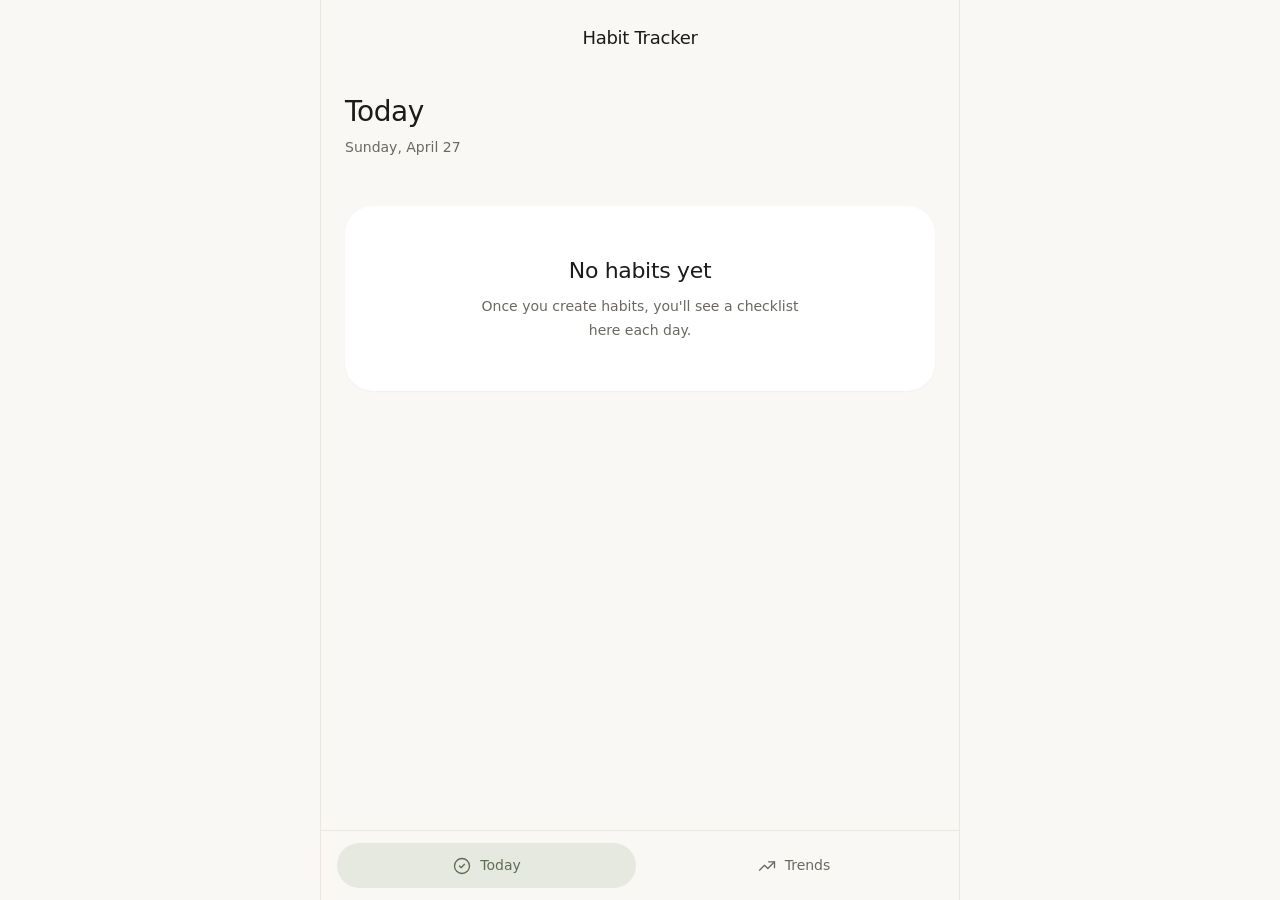
==== index.html @ 19b1fb53 "feat: scaffold today and trends pages Two semantic HTML pages sharing a header, bottom nav, and JS m" ====
<!DOCTYPE html>
<html lang="en">
  <head>
    <meta charset="UTF-8" />
    <meta
      name="viewport"
      content="width=device-width, initial-scale=1, viewport-fit=cover"
    />
    <meta name="theme-color" content="#faf8f5" />
    <meta
      name="description"
      content="A personal habit tracker — log your habits each day and watch trends emerge."
    />
    <title>Today · Habit Tracker</title>
    <link rel="stylesheet" href="css/reset.css" />
    <link rel="stylesheet" href="css/tokens.css" />
    <link rel="stylesheet" href="css/app.css" />
  </head>
  <body>
    <div class="app">
      <header class="app-header">
        <h1 class="app-header__title">Habit Tracker</h1>
      </header>

      <main class="app-main" id="main">
        <section class="page" aria-labelledby="page-title">
          <header>
            <h2 id="page-title" class="page__title">Today</h2>
            <p class="page__subtitle">Sunday, April 27</p>
          </header>

          <section class="empty-state" aria-live="polite">
            <h3 class="empty-state__title">No habits yet</h3>
            <p class="empty-state__body">
              Once you create habits, you'll see a checklist here each day.
            </p>
          </section>
        </section>
      </main>

      <nav class="app-nav" aria-label="Primary">
        <a class="app-nav__item" href="index.html" aria-current="page">
          <svg
            class="app-nav__icon"
            viewBox="0 0 24 24"
            fill="none"
            stroke="currentColor"
            stroke-width="1.6"
            stroke-linecap="round"
            stroke-linejoin="round"
            aria-hidden="true"
          >
            <circle cx="12" cy="12" r="9" />
            <path d="m9 12 2 2 4-4" />
          </svg>
          <span>Today</span>
        </a>
        <a class="app-nav__item" href="trends.html">
          <svg
            class="app-nav__icon"
            viewBox="0 0 24 24"
            fill="none"
            stroke="currentColor"
            stroke-width="1.6"
            stroke-linecap="round"
            stroke-linejoin="round"
            aria-hidden="true"
          >
            <polyline points="3 17 9 11 13 15 21 7" />
            <polyline points="14 7 21 7 21 14" />
          </svg>
          <span>Trends</span>
        </a>
      </nav>
    </div>

    <script type="module" src="js/main.js"></script>
  </body>
</html>
---- css/tokens.css ----
/* ---------------------------------------------------------------
   Design tokens
   Oura-inspired soft neutral palette with sage accent.
   Mobile-first sizing; values intentionally restrained.
   --------------------------------------------------------------- */

:root {
  /* ------------------------------------------------- color: surface */
  --color-bg: #faf8f5;            /* warm off-white page background */
  --color-surface: #ffffff;       /* cards / inputs */
  --color-surface-alt: #f3f0eb;   /* subtle inset / hover */
  --color-overlay: rgba(28, 27, 26, 0.4);

  /* ------------------------------------------------- color: text */
  --color-text: #1c1b1a;          /* deep charcoal */
  --color-text-muted: #6b6862;    /* warm muted grey */
  --color-text-subtle: #a8a39a;   /* labels / placeholders */

  /* ------------------------------------------------- color: border */
  --color-border: #ebe7e0;
  --color-border-strong: #d8d3ca;

  /* ------------------------------------------------- color: accent */
  --color-accent: #7c8b6e;        /* muted sage */
  --color-accent-strong: #5f6c54;
  --color-accent-soft: #e6e9df;
  --color-accent-contrast: #ffffff;

  /* ------------------------------------------------- color: status */
  --color-success: #6f8a6a;
  --color-warning: #b88a4a;
  --color-danger:  #a85b4a;

  /* ------------------------------------------------- spacing */
  --space-1: 4px;
  --space-2: 8px;
  --space-3: 12px;
  --space-4: 16px;
  --space-5: 24px;
  --space-6: 32px;
  --space-7: 48px;

  /* ------------------------------------------------- radius */
  --radius-sm: 8px;
  --radius-md: 12px;
  --radius-lg: 20px;
  --radius-xl: 28px;
  --radius-pill: 9999px;

  /* ------------------------------------------------- typography */
  --font-sans: -apple-system, BlinkMacSystemFont, "SF Pro Text", "Inter",
               "Segoe UI", Roboto, system-ui, sans-serif;
  --font-display: -apple-system, BlinkMacSystemFont, "SF Pro Display", "Inter",
                  "Segoe UI", Roboto, system-ui, sans-serif;
  --font-mono: ui-monospace, "SF Mono", Menlo, Consolas, monospace;

  --text-xs:   12px;
  --text-sm:   14px;
  --text-base: 16px;
  --text-lg:   18px;
  --text-xl:   22px;
  --text-2xl:  28px;
  --text-3xl:  36px;

  --leading-tight:   1.2;
  --leading-base:    1.5;
  --leading-relaxed: 1.7;

  --tracking-tight:  -0.015em;
  --tracking-normal: 0;
  --tracking-wide:   0.04em;

  --weight-regular: 400;
  --weight-medium:  500;
  --weight-semibold: 600;

  /* ------------------------------------------------- elevation */
  --shadow-sm: 0 1px 2px rgba(28, 27, 26, 0.04);
  --shadow-md: 0 4px 16px rgba(28, 27, 26, 0.06);
  --shadow-lg: 0 12px 32px rgba(28, 27, 26, 0.08);

  /* ------------------------------------------------- motion */
  --duration-fast: 120ms;
  --duration-base: 200ms;
  --duration-slow: 320ms;

  --ease-out:    cubic-bezier(0.22, 1, 0.36, 1);
  --ease-in-out: cubic-bezier(0.65, 0, 0.35, 1);
  --ease-spring: cubic-bezier(0.34, 1.56, 0.64, 1);

  /* ------------------------------------------------- layout */
  --layout-max-width: 640px;
  --nav-height: 72px;
}
---- css/app.css ----
/* ---------------------------------------------------------------
   App layout & shared components
   Mobile-first; centers in a column on wider viewports.
   --------------------------------------------------------------- */

html,
body {
  background: var(--color-bg);
}

body {
  font-family: var(--font-sans);
  font-size: var(--text-base);
  line-height: var(--leading-base);
  color: var(--color-text);
  min-height: 100dvh;
}

/* ------------------------------------------------- shell */

.app {
  display: flex;
  flex-direction: column;
  min-height: 100dvh;
  width: 100%;
  max-width: var(--layout-max-width);
  margin-inline: auto;
  background: var(--color-bg);
}

@media (min-width: 768px) {
  .app {
    border-inline: 1px solid var(--color-border);
    min-height: 100dvh;
  }
}

/* ------------------------------------------------- header */

.app-header {
  position: sticky;
  top: 0;
  z-index: 10;
  display: flex;
  align-items: center;
  justify-content: center;
  padding: calc(var(--space-5) + env(safe-area-inset-top))
           var(--space-5)
           var(--space-4);
  background: color-mix(in srgb, var(--color-bg) 92%, transparent);
  -webkit-backdrop-filter: saturate(180%) blur(16px);
  backdrop-filter: saturate(180%) blur(16px);
}

.app-header__title {
  font-family: var(--font-display);
  font-size: var(--text-lg);
  font-weight: var(--weight-medium);
  letter-spacing: var(--tracking-tight);
  color: var(--color-text);
}

/* ------------------------------------------------- main */

.app-main {
  flex: 1 1 auto;
  padding: var(--space-5) var(--space-5) var(--space-7);
}

.page {
  display: flex;
  flex-direction: column;
  gap: var(--space-5);
}

.page__title {
  font-family: var(--font-display);
  font-size: var(--text-2xl);
  font-weight: var(--weight-medium);
  letter-spacing: var(--tracking-tight);
  color: var(--color-text);
}

.page__subtitle {
  font-size: var(--text-sm);
  color: var(--color-text-muted);
  margin-top: var(--space-1);
}

/* ------------------------------------------------- bottom nav */

.app-nav {
  position: sticky;
  bottom: 0;
  z-index: 10;
  display: flex;
  gap: var(--space-2);
  padding: var(--space-3) var(--space-4)
           calc(var(--space-3) + env(safe-area-inset-bottom));
  background: color-mix(in srgb, var(--color-bg) 88%, transparent);
  border-top: 1px solid var(--color-border);
  -webkit-backdrop-filter: saturate(180%) blur(20px);
  backdrop-filter: saturate(180%) blur(20px);
}

.app-nav__item {
  flex: 1;
  display: inline-flex;
  align-items: center;
  justify-content: center;
  gap: var(--space-2);
  padding: var(--space-3) var(--space-4);
  border-radius: var(--radius-pill);
  font-size: var(--text-sm);
  font-weight: var(--weight-medium);
  color: var(--color-text-muted);
  transition: color var(--duration-base) var(--ease-out),
              background-color var(--duration-base) var(--ease-out),
              transform var(--duration-fast) var(--ease-out);
}

.app-nav__item:hover {
  color: var(--color-text);
  background: var(--color-surface-alt);
}

.app-nav__item:active {
  transform: scale(0.98);
}

.app-nav__item[aria-current="page"] {
  color: var(--color-accent-strong);
  background: var(--color-accent-soft);
}

.app-nav__icon {
  width: 20px;
  height: 20px;
  flex-shrink: 0;
}

/* ------------------------------------------------- empty state */

.empty-state {
  display: flex;
  flex-direction: column;
  align-items: center;
  text-align: center;
  padding: var(--space-7) var(--space-5);
  margin-top: var(--space-5);
  background: var(--color-surface);
  border-radius: var(--radius-xl);
  box-shadow: var(--shadow-sm);
}

.empty-state__title {
  font-family: var(--font-display);
  font-size: var(--text-xl);
  font-weight: var(--weight-medium);
  letter-spacing: var(--tracking-tight);
  color: var(--color-text);
  margin-bottom: var(--space-2);
}

.empty-state__body {
  font-size: var(--text-sm);
  line-height: var(--leading-relaxed);
  color: var(--color-text-muted);
  max-width: 36ch;
}
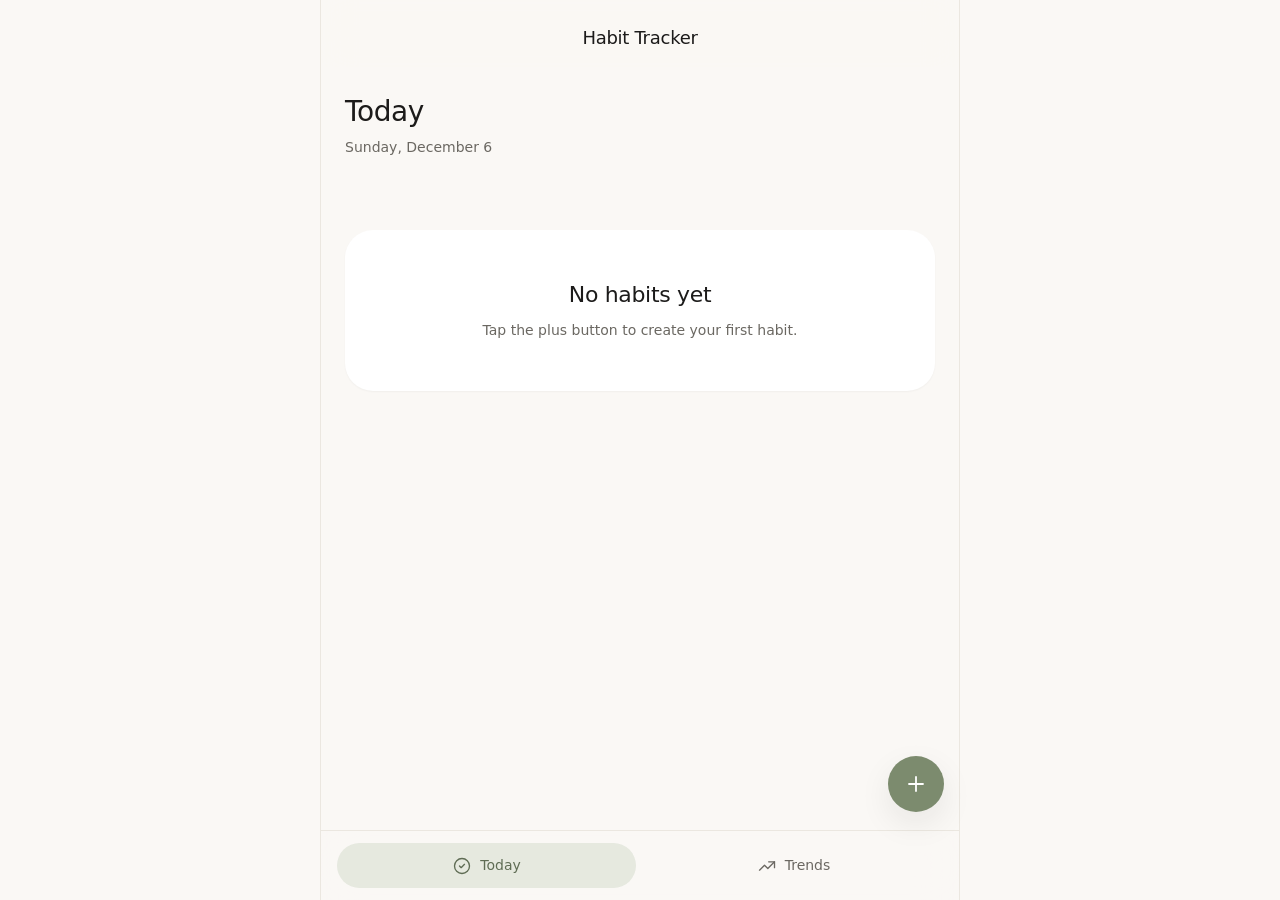
==== commit 2f41610b: "feat: add habit creation flow and list rendering Today screen now shows a list of habits with a floa" ====
--- a/index.html
+++ b/index.html
@@ -16,7 +16,7 @@
     <link rel="stylesheet" href="css/tokens.css" />
     <link rel="stylesheet" href="css/app.css" />
   </head>
-  <body>
+  <body data-page="today">
     <div class="app">
       <header class="app-header">
         <h1 class="app-header__title">Habit Tracker</h1>
@@ -26,17 +26,32 @@
         <section class="page" aria-labelledby="page-title">
           <header>
             <h2 id="page-title" class="page__title">Today</h2>
-            <p class="page__subtitle">Sunday, April 27</p>
+            <p class="page__subtitle" data-today-date>Today</p>
           </header>
 
-          <section class="empty-state" aria-live="polite">
+          <ul class="habit-list" id="habit-list" hidden></ul>
+
+          <section class="empty-state" id="today-empty" aria-live="polite">
             <h3 class="empty-state__title">No habits yet</h3>
             <p class="empty-state__body">
-              Once you create habits, you'll see a checklist here each day.
+              Tap the plus button to create your first habit.
             </p>
           </section>
         </section>
       </main>
+
+      <button id="add-habit-fab" class="fab" type="button" aria-label="Add habit">
+        <svg
+          viewBox="0 0 24 24"
+          fill="none"
+          stroke="currentColor"
+          stroke-width="1.8"
+          stroke-linecap="round"
+          aria-hidden="true"
+        >
+          <path d="M12 5v14M5 12h14" />
+        </svg>
+      </button>
 
       <nav class="app-nav" aria-label="Primary">
         <a class="app-nav__item" href="index.html" aria-current="page">
@@ -74,6 +89,232 @@
       </nav>
     </div>
 
+    <div
+      id="habit-sheet"
+      class="sheet"
+      role="dialog"
+      aria-modal="true"
+      aria-labelledby="sheet-title"
+      hidden
+    >
+      <div class="sheet__backdrop" data-close></div>
+      <section class="sheet__panel">
+        <header class="sheet__header">
+          <h2 id="sheet-title" class="sheet__title">New habit</h2>
+          <button
+            type="button"
+            class="sheet__close"
+            data-close
+            aria-label="Close"
+          >
+            <svg
+              viewBox="0 0 24 24"
+              fill="none"
+              stroke="currentColor"
+              stroke-width="1.8"
+              stroke-linecap="round"
+              aria-hidden="true"
+            >
+              <path d="M6 6l12 12M18 6l-12 12" />
+            </svg>
+          </button>
+        </header>
+
+        <form class="sheet__body" novalidate>
+          <div class="field">
+            <label class="field__label" for="habit-name">Name</label>
+            <input
+              class="field__input"
+              type="text"
+              id="habit-name"
+              name="name"
+              placeholder="e.g., Read 10 pages"
+              maxlength="60"
+              autocomplete="off"
+              required
+            />
+          </div>
+
+          <fieldset class="field">
+            <legend class="field__label">How do you measure it?</legend>
+            <div class="picker picker--grid" data-picker="type">
+              <button type="button" class="picker__option" data-value="toggle" aria-pressed="false">
+                <span class="picker__icon">
+                  <svg viewBox="0 0 24 24" fill="none" stroke="currentColor" stroke-width="1.8" stroke-linecap="round" stroke-linejoin="round" aria-hidden="true">
+                    <circle cx="12" cy="12" r="9" />
+                    <path d="m9 12 2 2 4-4" />
+                  </svg>
+                </span>
+                <span class="picker__label">Yes / No</span>
+                <span class="picker__sublabel">Did you do it today?</span>
+              </button>
+              <button type="button" class="picker__option" data-value="number" aria-pressed="false">
+                <span class="picker__icon">
+                  <svg viewBox="0 0 24 24" fill="none" stroke="currentColor" stroke-width="1.8" stroke-linecap="round" stroke-linejoin="round" aria-hidden="true">
+                    <path d="M9 4 7 20M17 4l-2 16M4 9h16M3 15h16" />
+                  </svg>
+                </span>
+                <span class="picker__label">Number</span>
+                <span class="picker__sublabel">Pages, km, € …</span>
+              </button>
+              <button type="button" class="picker__option" data-value="text" aria-pressed="false">
+                <span class="picker__icon">
+                  <svg viewBox="0 0 24 24" fill="none" stroke="currentColor" stroke-width="1.8" stroke-linecap="round" stroke-linejoin="round" aria-hidden="true">
+                    <path d="M5 6h14M5 12h14M5 18h9" />
+                  </svg>
+                </span>
+                <span class="picker__label">Note</span>
+                <span class="picker__sublabel">Free-text journal</span>
+              </button>
+              <button type="button" class="picker__option" data-value="scale" aria-pressed="false">
+                <span class="picker__icon">
+                  <svg viewBox="0 0 24 24" fill="none" stroke="currentColor" stroke-width="1.8" stroke-linecap="round" stroke-linejoin="round" aria-hidden="true">
+                    <path d="M3 12h18" />
+                    <circle cx="14" cy="12" r="3" />
+                  </svg>
+                </span>
+                <span class="picker__label">Scale</span>
+                <span class="picker__sublabel">Slider, e.g., 1–10</span>
+              </button>
+              <button type="button" class="picker__option" data-value="choices" aria-pressed="false">
+                <span class="picker__icon">
+                  <svg viewBox="0 0 24 24" fill="none" stroke="currentColor" stroke-width="1.8" stroke-linecap="round" stroke-linejoin="round" aria-hidden="true">
+                    <circle cx="6" cy="7" r="1.5" />
+                    <circle cx="6" cy="12" r="1.5" />
+                    <circle cx="6" cy="17" r="1.5" />
+                    <path d="M11 7h9M11 12h9M11 17h6" />
+                  </svg>
+                </span>
+                <span class="picker__label">Options</span>
+                <span class="picker__sublabel">Good, okay, bad …</span>
+              </button>
+              <button type="button" class="picker__option" data-value="emoji" aria-pressed="false">
+                <span class="picker__icon">
+                  <svg viewBox="0 0 24 24" fill="none" stroke="currentColor" stroke-width="1.8" stroke-linecap="round" stroke-linejoin="round" aria-hidden="true">
+                    <circle cx="12" cy="12" r="9" />
+                    <path d="M9 14c1 1.2 5 1.2 6 0" />
+                    <path d="M9 9.5h.01M15 9.5h.01" />
+                  </svg>
+                </span>
+                <span class="picker__label">Mood</span>
+                <span class="picker__sublabel">Happy / neutral / sad</span>
+              </button>
+            </div>
+          </fieldset>
+
+          <div class="field field__group" data-type-field="number" hidden>
+            <div>
+              <label class="field__label" for="habit-unit">Unit (optional)</label>
+              <input
+                class="field__input"
+                type="text"
+                id="habit-unit"
+                name="unit"
+                placeholder="e.g., pages, km, €"
+                maxlength="20"
+                autocomplete="off"
+              />
+            </div>
+            <div>
+              <label class="field__label" for="habit-target">Daily target (optional)</label>
+              <input
+                class="field__input"
+                type="number"
+                id="habit-target"
+                name="target"
+                placeholder="e.g., 10"
+                min="0"
+                step="any"
+              />
+            </div>
+          </div>
+
+          <div class="field" data-type-field="scale" hidden>
+            <label class="field__label">Scale range</label>
+            <div class="scale-input">
+              <input class="field__input" type="number" name="scale-min" value="1" min="0" aria-label="Minimum" />
+              <span class="scale-input__sep">to</span>
+              <input class="field__input" type="number" name="scale-max" value="10" min="1" aria-label="Maximum" />
+            </div>
+          </div>
+
+          <div class="field" data-type-field="choices" hidden>
+            <label class="field__label">Options (at least 2)</label>
+            <div class="options-input" data-options-list></div>
+            <button type="button" class="btn btn--ghost btn--small" data-add-option>+ Add option</button>
+          </div>
+
+          <fieldset class="field">
+            <legend class="field__label">How often?</legend>
+            <div class="picker picker--list" data-picker="schedule">
+              <button type="button" class="picker__option picker__option--list" data-value="daily" aria-pressed="false">
+                <span class="picker__label">Every day</span>
+                <span class="picker__sublabel">Read, meditate, etc.</span>
+              </button>
+              <button type="button" class="picker__option picker__option--list" data-value="weekdays" aria-pressed="false">
+                <span class="picker__label">Specific days of the week</span>
+                <span class="picker__sublabel">Yoga Mon / Wed / Fri</span>
+              </button>
+              <button type="button" class="picker__option picker__option--list" data-value="weekly" aria-pressed="false">
+                <span class="picker__label">A few times a week</span>
+                <span class="picker__sublabel">Exercise 4× per week</span>
+              </button>
+              <button type="button" class="picker__option picker__option--list" data-value="monthly" aria-pressed="false">
+                <span class="picker__label">A few times a month</span>
+                <span class="picker__sublabel">Save €500 this month</span>
+              </button>
+            </div>
+          </fieldset>
+
+          <div class="field" data-schedule-field="weekdays" hidden>
+            <label class="field__label">Which days?</label>
+            <div class="day-picker" data-day-picker>
+              <button type="button" class="day-picker__day" data-day="1" aria-pressed="false" aria-label="Monday">M</button>
+              <button type="button" class="day-picker__day" data-day="2" aria-pressed="false" aria-label="Tuesday">T</button>
+              <button type="button" class="day-picker__day" data-day="3" aria-pressed="false" aria-label="Wednesday">W</button>
+              <button type="button" class="day-picker__day" data-day="4" aria-pressed="false" aria-label="Thursday">T</button>
+              <button type="button" class="day-picker__day" data-day="5" aria-pressed="false" aria-label="Friday">F</button>
+              <button type="button" class="day-picker__day" data-day="6" aria-pressed="false" aria-label="Saturday">S</button>
+              <button type="button" class="day-picker__day" data-day="7" aria-pressed="false" aria-label="Sunday">S</button>
+            </div>
+          </div>
+
+          <div class="field" data-schedule-field="weekly" hidden>
+            <label class="field__label" for="weekly-count">Times per week</label>
+            <input
+              class="field__input"
+              type="number"
+              id="weekly-count"
+              name="weekly-count"
+              min="1"
+              max="7"
+              placeholder="e.g., 4"
+            />
+          </div>
+
+          <div class="field" data-schedule-field="monthly" hidden>
+            <label class="field__label" for="monthly-count">Times per month</label>
+            <input
+              class="field__input"
+              type="number"
+              id="monthly-count"
+              name="monthly-count"
+              min="1"
+              max="31"
+              placeholder="e.g., 4"
+            />
+          </div>
+
+          <p class="form-error" role="alert" hidden></p>
+
+          <footer class="sheet__footer">
+            <button type="button" class="btn btn--ghost" data-close>Cancel</button>
+            <button type="submit" class="btn btn--primary">Save habit</button>
+          </footer>
+        </form>
+      </section>
+    </div>
+
     <script type="module" src="js/main.js"></script>
   </body>
 </html>
--- a/css/app.css
+++ b/css/app.css
@@ -168,3 +168,459 @@
   color: var(--color-text-muted);
   max-width: 36ch;
 }
+
+/* ------------------------------------------------- buttons */
+
+.btn {
+  display: inline-flex;
+  align-items: center;
+  justify-content: center;
+  gap: var(--space-2);
+  padding: var(--space-3) var(--space-5);
+  border-radius: var(--radius-pill);
+  font-family: inherit;
+  font-size: var(--text-base);
+  font-weight: var(--weight-medium);
+  letter-spacing: -0.005em;
+  cursor: pointer;
+  transition: background-color var(--duration-base) var(--ease-out),
+              color var(--duration-base) var(--ease-out),
+              transform var(--duration-fast) var(--ease-out);
+}
+
+.btn:active {
+  transform: scale(0.98);
+}
+
+.btn--primary {
+  background: var(--color-accent);
+  color: var(--color-accent-contrast);
+}
+
+.btn--primary:hover {
+  background: var(--color-accent-strong);
+}
+
+.btn--ghost {
+  background: transparent;
+  color: var(--color-text-muted);
+}
+
+.btn--ghost:hover {
+  background: var(--color-surface-alt);
+  color: var(--color-text);
+}
+
+.btn--small {
+  padding: var(--space-2) var(--space-4);
+  font-size: var(--text-sm);
+}
+
+/* ------------------------------------------------- habit list & cards */
+
+.habit-list {
+  display: flex;
+  flex-direction: column;
+  gap: var(--space-3);
+}
+
+.habit-card {
+  padding: var(--space-5);
+  background: var(--color-surface);
+  border-radius: var(--radius-lg);
+  box-shadow: var(--shadow-sm);
+}
+
+.habit-card__name {
+  font-family: var(--font-display);
+  font-size: var(--text-lg);
+  font-weight: var(--weight-medium);
+  letter-spacing: var(--tracking-tight);
+  color: var(--color-text);
+}
+
+.habit-card__meta {
+  margin-top: var(--space-1);
+  font-size: var(--text-sm);
+  color: var(--color-text-muted);
+}
+
+/* ------------------------------------------------- floating action button */
+
+.fab {
+  position: fixed;
+  bottom: calc(var(--nav-height) + var(--space-4) + env(safe-area-inset-bottom));
+  right: max(var(--space-4), calc((100vw - var(--layout-max-width)) / 2 + var(--space-4)));
+  z-index: 20;
+  display: inline-flex;
+  align-items: center;
+  justify-content: center;
+  width: 56px;
+  height: 56px;
+  border-radius: var(--radius-pill);
+  background: var(--color-accent);
+  color: var(--color-accent-contrast);
+  box-shadow: var(--shadow-lg);
+  transition: background-color var(--duration-base) var(--ease-out),
+              transform var(--duration-fast) var(--ease-out),
+              opacity var(--duration-base) var(--ease-out);
+}
+
+.fab:hover {
+  background: var(--color-accent-strong);
+}
+
+.fab:active {
+  transform: scale(0.95);
+}
+
+.fab svg {
+  width: 24px;
+  height: 24px;
+}
+
+body.is-sheet-open .fab {
+  opacity: 0;
+  pointer-events: none;
+}
+
+/* ------------------------------------------------- sheet (modal) */
+
+.sheet {
+  position: fixed;
+  inset: 0;
+  z-index: 50;
+  display: flex;
+  align-items: flex-end;
+  justify-content: center;
+  pointer-events: none;
+}
+
+.sheet[hidden] {
+  display: none;
+}
+
+.sheet__backdrop {
+  position: absolute;
+  inset: 0;
+  background: var(--color-overlay);
+  pointer-events: auto;
+  animation: sheet-fade-in var(--duration-base) var(--ease-out) forwards;
+}
+
+.sheet__panel {
+  position: relative;
+  width: 100%;
+  max-width: var(--layout-max-width);
+  max-height: 92dvh;
+  overflow-y: auto;
+  background: var(--color-bg);
+  border-top-left-radius: var(--radius-xl);
+  border-top-right-radius: var(--radius-xl);
+  pointer-events: auto;
+  box-shadow: var(--shadow-lg);
+  transform: translateY(100%);
+  animation: sheet-slide-up var(--duration-slow) var(--ease-spring) forwards;
+}
+
+.sheet__header {
+  position: sticky;
+  top: 0;
+  z-index: 1;
+  display: flex;
+  align-items: center;
+  justify-content: space-between;
+  gap: var(--space-3);
+  padding: var(--space-5) var(--space-5) var(--space-4);
+  background: var(--color-bg);
+}
+
+.sheet__title {
+  font-family: var(--font-display);
+  font-size: var(--text-xl);
+  font-weight: var(--weight-medium);
+  letter-spacing: var(--tracking-tight);
+  color: var(--color-text);
+}
+
+.sheet__close {
+  display: inline-flex;
+  align-items: center;
+  justify-content: center;
+  width: 36px;
+  height: 36px;
+  border-radius: var(--radius-pill);
+  color: var(--color-text-muted);
+  transition: background-color var(--duration-base) var(--ease-out),
+              color var(--duration-base) var(--ease-out);
+}
+
+.sheet__close:hover {
+  background: var(--color-surface-alt);
+  color: var(--color-text);
+}
+
+.sheet__close svg {
+  width: 20px;
+  height: 20px;
+}
+
+.sheet__body {
+  display: flex;
+  flex-direction: column;
+  gap: var(--space-5);
+  padding: 0 var(--space-5) var(--space-6);
+}
+
+.sheet__footer {
+  display: flex;
+  gap: var(--space-3);
+  padding-top: var(--space-3);
+  border-top: 1px solid var(--color-border);
+}
+
+.sheet__footer .btn {
+  flex: 1;
+}
+
+@keyframes sheet-fade-in {
+  from { opacity: 0; }
+  to   { opacity: 1; }
+}
+
+@keyframes sheet-slide-up {
+  to { transform: translateY(0); }
+}
+
+/* ------------------------------------------------- form fields */
+
+.field {
+  display: flex;
+  flex-direction: column;
+  gap: var(--space-2);
+  border: none;
+  padding: 0;
+  margin: 0;
+}
+
+.field__label {
+  font-size: var(--text-sm);
+  font-weight: var(--weight-medium);
+  color: var(--color-text);
+  letter-spacing: var(--tracking-tight);
+}
+
+.field__input {
+  width: 100%;
+  padding: var(--space-3) var(--space-4);
+  font-family: inherit;
+  font-size: var(--text-base);
+  color: var(--color-text);
+  background: var(--color-surface);
+  border: 1px solid var(--color-border);
+  border-radius: var(--radius-md);
+  transition: border-color var(--duration-base) var(--ease-out),
+              box-shadow var(--duration-base) var(--ease-out);
+}
+
+.field__input:hover {
+  border-color: var(--color-border-strong);
+}
+
+.field__input:focus {
+  outline: none;
+  border-color: var(--color-accent);
+  box-shadow: 0 0 0 3px var(--color-accent-soft);
+}
+
+.field__input::placeholder {
+  color: var(--color-text-subtle);
+}
+
+.field__group {
+  display: flex;
+  flex-direction: column;
+  gap: var(--space-3);
+}
+
+/* ------------------------------------------------- type / schedule pickers */
+
+.picker {
+  display: grid;
+  gap: var(--space-2);
+}
+
+.picker--grid {
+  grid-template-columns: repeat(2, 1fr);
+}
+
+@media (min-width: 480px) {
+  .picker--grid {
+    grid-template-columns: repeat(3, 1fr);
+  }
+}
+
+.picker--list {
+  grid-template-columns: 1fr;
+}
+
+.picker__option {
+  display: flex;
+  flex-direction: column;
+  align-items: flex-start;
+  gap: var(--space-1);
+  padding: var(--space-4);
+  background: var(--color-surface);
+  border: 1.5px solid var(--color-border);
+  border-radius: var(--radius-md);
+  text-align: left;
+  cursor: pointer;
+  transition: border-color var(--duration-base) var(--ease-out),
+              background-color var(--duration-base) var(--ease-out),
+              transform var(--duration-fast) var(--ease-out);
+}
+
+.picker__option:hover {
+  border-color: var(--color-border-strong);
+}
+
+.picker__option:active {
+  transform: scale(0.98);
+}
+
+.picker__option--selected {
+  border-color: var(--color-accent);
+  background: var(--color-accent-soft);
+}
+
+.picker__icon {
+  display: inline-flex;
+  align-items: center;
+  justify-content: center;
+  width: 32px;
+  height: 32px;
+  margin-bottom: var(--space-1);
+  color: var(--color-accent-strong);
+}
+
+.picker__icon svg {
+  width: 24px;
+  height: 24px;
+}
+
+.picker__label {
+  font-size: var(--text-sm);
+  font-weight: var(--weight-medium);
+  color: var(--color-text);
+  letter-spacing: var(--tracking-tight);
+}
+
+.picker__sublabel {
+  font-size: var(--text-xs);
+  color: var(--color-text-muted);
+}
+
+.picker__option--list {
+  padding: var(--space-4) var(--space-5);
+}
+
+/* ------------------------------------------------- day picker (Mon–Sun) */
+
+.day-picker {
+  display: grid;
+  grid-template-columns: repeat(7, 1fr);
+  gap: var(--space-2);
+}
+
+.day-picker__day {
+  display: inline-flex;
+  align-items: center;
+  justify-content: center;
+  aspect-ratio: 1;
+  background: var(--color-surface);
+  border: 1.5px solid var(--color-border);
+  border-radius: var(--radius-pill);
+  font-size: var(--text-sm);
+  font-weight: var(--weight-medium);
+  color: var(--color-text-muted);
+  cursor: pointer;
+  transition: border-color var(--duration-base) var(--ease-out),
+              background-color var(--duration-base) var(--ease-out),
+              color var(--duration-base) var(--ease-out),
+              transform var(--duration-fast) var(--ease-out);
+}
+
+.day-picker__day:hover {
+  border-color: var(--color-border-strong);
+  color: var(--color-text);
+}
+
+.day-picker__day:active {
+  transform: scale(0.95);
+}
+
+.day-picker__day--selected {
+  background: var(--color-accent);
+  border-color: var(--color-accent);
+  color: var(--color-accent-contrast);
+}
+
+/* ------------------------------------------------- scale & options inputs */
+
+.scale-input {
+  display: flex;
+  align-items: center;
+  gap: var(--space-3);
+}
+
+.scale-input__sep {
+  font-size: var(--text-sm);
+  color: var(--color-text-muted);
+}
+
+.options-input {
+  display: flex;
+  flex-direction: column;
+  gap: var(--space-2);
+}
+
+.options-input__row {
+  display: flex;
+  gap: var(--space-2);
+}
+
+.options-input__row .field__input {
+  flex: 1;
+}
+
+.options-input__remove {
+  display: inline-flex;
+  align-items: center;
+  justify-content: center;
+  width: 44px;
+  font-size: var(--text-xl);
+  color: var(--color-text-subtle);
+  background: var(--color-surface);
+  border: 1px solid var(--color-border);
+  border-radius: var(--radius-md);
+  cursor: pointer;
+  transition: color var(--duration-base) var(--ease-out),
+              border-color var(--duration-base) var(--ease-out);
+}
+
+.options-input__remove:hover {
+  color: var(--color-danger);
+  border-color: var(--color-danger);
+}
+
+/* ------------------------------------------------- form error */
+
+.form-error {
+  padding: var(--space-3) var(--space-4);
+  background: color-mix(in srgb, var(--color-danger) 12%, var(--color-surface));
+  border: 1px solid color-mix(in srgb, var(--color-danger) 30%, var(--color-border));
+  border-radius: var(--radius-md);
+  font-size: var(--text-sm);
+  color: var(--color-danger);
+  white-space: pre-line;
+}
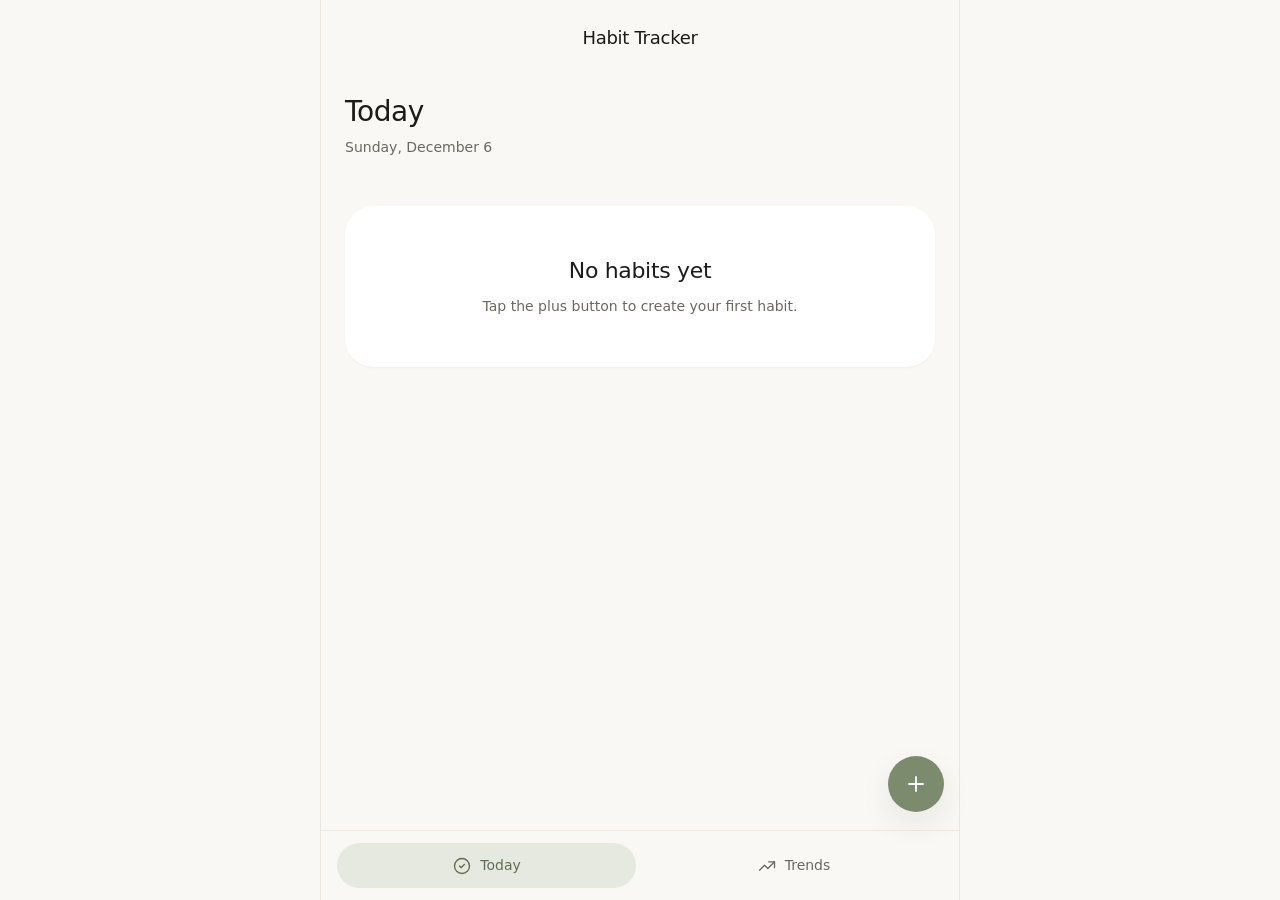
==== commit aaad3f21: "fix: respect hidden attribute and collapse Number's optional fields The hidden attribute was being s" ====
--- a/index.html
+++ b/index.html
@@ -121,20 +121,6 @@
         </header>
 
         <form class="sheet__body" novalidate>
-          <div class="field">
-            <label class="field__label" for="habit-name">Name</label>
-            <input
-              class="field__input"
-              type="text"
-              id="habit-name"
-              name="name"
-              placeholder="e.g., Read 10 pages"
-              maxlength="60"
-              autocomplete="off"
-              required
-            />
-          </div>
-
           <fieldset class="field">
             <legend class="field__label">How do you measure it?</legend>
             <div class="picker picker--grid" data-picker="type">
@@ -202,69 +188,96 @@
             </div>
           </fieldset>
 
-          <div class="field field__group" data-type-field="number" hidden>
-            <div>
-              <label class="field__label" for="habit-unit">Unit (optional)</label>
+          <div class="form-stage" data-stage="after-type" hidden>
+            <div class="field">
+              <label class="field__label" for="habit-name">Name</label>
               <input
                 class="field__input"
                 type="text"
-                id="habit-unit"
-                name="unit"
-                placeholder="e.g., pages, km, €"
-                maxlength="20"
+                id="habit-name"
+                name="name"
+                placeholder="e.g., Read 10 pages"
+                maxlength="60"
                 autocomplete="off"
+                required
               />
             </div>
-            <div>
-              <label class="field__label" for="habit-target">Daily target (optional)</label>
-              <input
-                class="field__input"
-                type="number"
-                id="habit-target"
-                name="target"
-                placeholder="e.g., 10"
-                min="0"
-                step="any"
-              />
-            </div>
+
+            <div class="field" data-type-field="number" hidden>
+              <button
+                type="button"
+                class="extras-toggle"
+                data-extras-toggle="number"
+                aria-expanded="false"
+              >
+                <span class="extras-toggle__icon" aria-hidden="true">+</span>
+                <span>Add unit or daily target</span>
+              </button>
+              <div class="field__group" data-extras-content="number" hidden>
+                <div>
+                  <label class="field__label" for="habit-unit">Unit</label>
+                  <input
+                    class="field__input"
+                    type="text"
+                    id="habit-unit"
+                    name="unit"
+                    placeholder="e.g., pages, km, €"
+                    maxlength="20"
+                    autocomplete="off"
+                  />
+                </div>
+                <div>
+                  <label class="field__label" for="habit-target">Daily target</label>
+                  <input
+                    class="field__input"
+                    type="number"
+                    id="habit-target"
+                    name="target"
+                    placeholder="e.g., 10"
+                    min="0"
+                    step="any"
+                  />
+                </div>
+              </div>
+            </div>
+
+            <div class="field" data-type-field="scale" hidden>
+              <label class="field__label">Scale range</label>
+              <div class="scale-input">
+                <input class="field__input" type="number" name="scale-min" value="1" min="0" aria-label="Minimum" />
+                <span class="scale-input__sep">to</span>
+                <input class="field__input" type="number" name="scale-max" value="10" min="1" aria-label="Maximum" />
+              </div>
+            </div>
+
+            <div class="field" data-type-field="choices" hidden>
+              <label class="field__label">Options (at least 2)</label>
+              <div class="options-input" data-options-list></div>
+              <button type="button" class="btn btn--ghost btn--small" data-add-option>+ Add option</button>
+            </div>
+
+            <fieldset class="field">
+              <legend class="field__label">How often?</legend>
+              <div class="picker picker--list" data-picker="schedule">
+                <button type="button" class="picker__option picker__option--list" data-value="daily" aria-pressed="false">
+                  <span class="picker__label">Every day</span>
+                  <span class="picker__sublabel">Read, meditate, etc.</span>
+                </button>
+                <button type="button" class="picker__option picker__option--list" data-value="weekdays" aria-pressed="false">
+                  <span class="picker__label">Specific days of the week</span>
+                  <span class="picker__sublabel">Yoga Mon / Wed / Fri</span>
+                </button>
+                <button type="button" class="picker__option picker__option--list" data-value="weekly" aria-pressed="false">
+                  <span class="picker__label">A few times a week</span>
+                  <span class="picker__sublabel">Exercise 4× per week</span>
+                </button>
+                <button type="button" class="picker__option picker__option--list" data-value="monthly" aria-pressed="false">
+                  <span class="picker__label">A few times a month</span>
+                  <span class="picker__sublabel">Save €500 this month</span>
+                </button>
+              </div>
+            </fieldset>
           </div>
-
-          <div class="field" data-type-field="scale" hidden>
-            <label class="field__label">Scale range</label>
-            <div class="scale-input">
-              <input class="field__input" type="number" name="scale-min" value="1" min="0" aria-label="Minimum" />
-              <span class="scale-input__sep">to</span>
-              <input class="field__input" type="number" name="scale-max" value="10" min="1" aria-label="Maximum" />
-            </div>
-          </div>
-
-          <div class="field" data-type-field="choices" hidden>
-            <label class="field__label">Options (at least 2)</label>
-            <div class="options-input" data-options-list></div>
-            <button type="button" class="btn btn--ghost btn--small" data-add-option>+ Add option</button>
-          </div>
-
-          <fieldset class="field">
-            <legend class="field__label">How often?</legend>
-            <div class="picker picker--list" data-picker="schedule">
-              <button type="button" class="picker__option picker__option--list" data-value="daily" aria-pressed="false">
-                <span class="picker__label">Every day</span>
-                <span class="picker__sublabel">Read, meditate, etc.</span>
-              </button>
-              <button type="button" class="picker__option picker__option--list" data-value="weekdays" aria-pressed="false">
-                <span class="picker__label">Specific days of the week</span>
-                <span class="picker__sublabel">Yoga Mon / Wed / Fri</span>
-              </button>
-              <button type="button" class="picker__option picker__option--list" data-value="weekly" aria-pressed="false">
-                <span class="picker__label">A few times a week</span>
-                <span class="picker__sublabel">Exercise 4× per week</span>
-              </button>
-              <button type="button" class="picker__option picker__option--list" data-value="monthly" aria-pressed="false">
-                <span class="picker__label">A few times a month</span>
-                <span class="picker__sublabel">Save €500 this month</span>
-              </button>
-            </div>
-          </fieldset>
 
           <div class="field" data-schedule-field="weekdays" hidden>
             <label class="field__label">Which days?</label>
@@ -280,7 +293,7 @@
           </div>
 
           <div class="field" data-schedule-field="weekly" hidden>
-            <label class="field__label" for="weekly-count">Times per week</label>
+            <label class="field__label" for="weekly-count">Times per week (optional)</label>
             <input
               class="field__input"
               type="number"
@@ -293,7 +306,7 @@
           </div>
 
           <div class="field" data-schedule-field="monthly" hidden>
-            <label class="field__label" for="monthly-count">Times per month</label>
+            <label class="field__label" for="monthly-count">Times per month (optional)</label>
             <input
               class="field__input"
               type="number"
@@ -309,7 +322,7 @@
 
           <footer class="sheet__footer">
             <button type="button" class="btn btn--ghost" data-close>Cancel</button>
-            <button type="submit" class="btn btn--primary">Save habit</button>
+            <button type="submit" class="btn btn--primary" data-save hidden>Save habit</button>
           </footer>
         </form>
       </section>
--- a/css/app.css
+++ b/css/app.css
@@ -443,6 +443,52 @@
   gap: var(--space-3);
 }
 
+.form-stage {
+  display: flex;
+  flex-direction: column;
+  gap: var(--space-5);
+}
+
+/* ------------------------------------------------- collapsible extras */
+
+.extras-toggle {
+  display: inline-flex;
+  align-items: center;
+  gap: var(--space-2);
+  align-self: flex-start;
+  padding: var(--space-2) var(--space-4);
+  font-family: inherit;
+  font-size: var(--text-sm);
+  font-weight: var(--weight-medium);
+  color: var(--color-text-muted);
+  background: transparent;
+  border: 1px dashed var(--color-border-strong);
+  border-radius: var(--radius-pill);
+  cursor: pointer;
+  transition: color var(--duration-base) var(--ease-out),
+              border-color var(--duration-base) var(--ease-out),
+              background-color var(--duration-base) var(--ease-out);
+}
+
+.extras-toggle:hover {
+  color: var(--color-text);
+  border-color: var(--color-accent);
+  background: var(--color-accent-soft);
+}
+
+.extras-toggle__icon {
+  display: inline-flex;
+  align-items: center;
+  justify-content: center;
+  font-size: var(--text-lg);
+  line-height: 1;
+  transition: transform var(--duration-base) var(--ease-out);
+}
+
+.extras-toggle[aria-expanded="true"] .extras-toggle__icon {
+  transform: rotate(45deg);
+}
+
 /* ------------------------------------------------- type / schedule pickers */
 
 .picker {
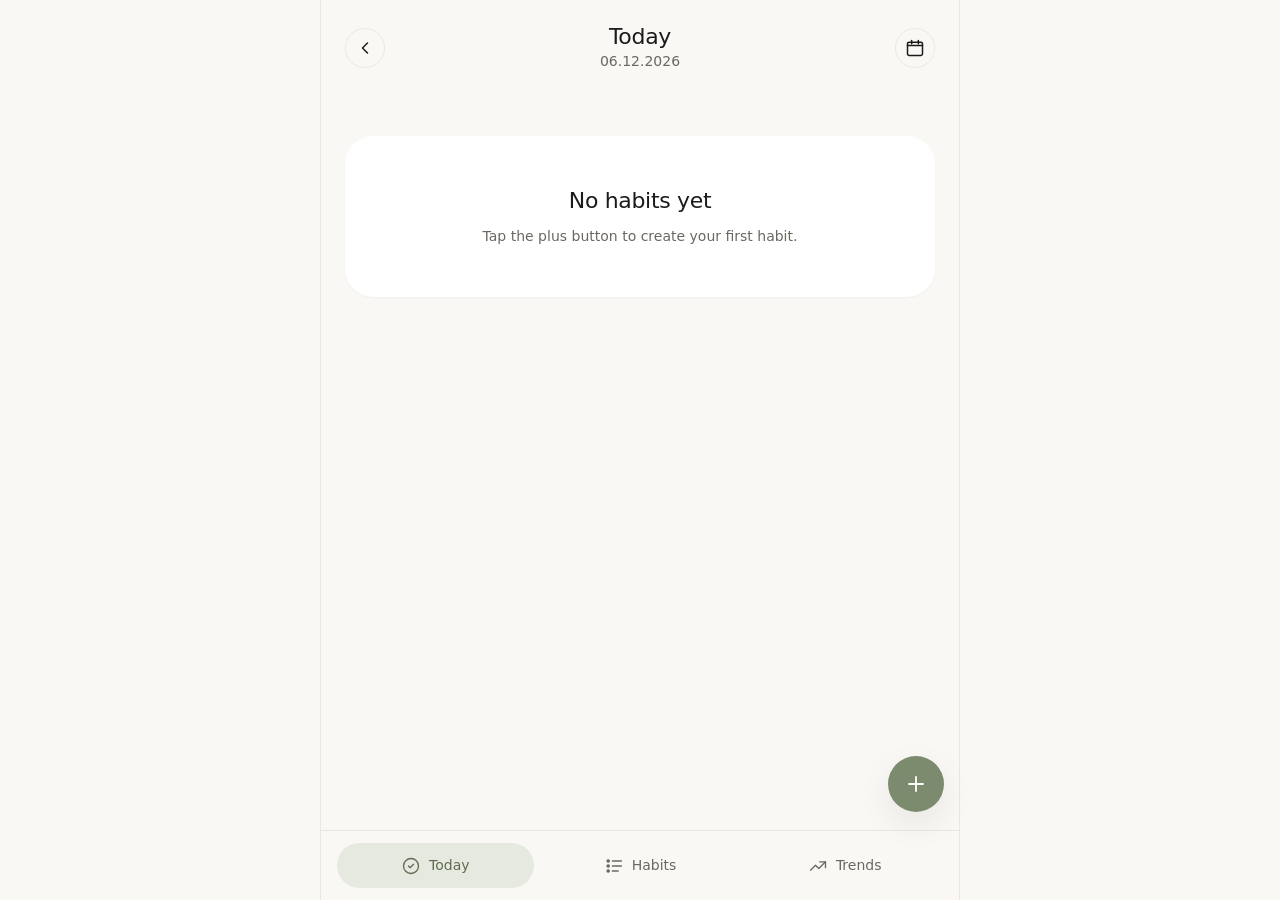
==== commit 1c80f2b2: "feat: add past-day editing with arrows and a custom calendar Replace the static "Habit Tracker" head" ====
--- a/index.html
+++ b/index.html
@@ -18,17 +18,39 @@
   </head>
   <body data-page="today">
     <div class="app">
-      <header class="app-header">
-        <h1 class="app-header__title">Habit Tracker</h1>
+      <header class="app-header app-header--today">
+        <button
+          type="button"
+          class="app-header__btn"
+          data-day-prev
+          aria-label="Previous day"
+        >
+          <svg viewBox="0 0 24 24" fill="none" stroke="currentColor" stroke-width="1.8" stroke-linecap="round" stroke-linejoin="round" aria-hidden="true">
+            <path d="m15 18-6-6 6-6" />
+          </svg>
+        </button>
+        <div class="app-header__heading">
+          <h1 class="app-header__day" data-day-label>Today</h1>
+          <p class="app-header__date" data-day-date>19.05.2026</p>
+        </div>
+        <button
+          type="button"
+          class="app-header__btn"
+          data-day-cal
+          aria-haspopup="dialog"
+          aria-expanded="false"
+          aria-label="Open calendar"
+        >
+          <svg viewBox="0 0 24 24" fill="none" stroke="currentColor" stroke-width="1.8" stroke-linecap="round" stroke-linejoin="round" aria-hidden="true">
+            <rect x="3" y="5" width="18" height="16" rx="2" />
+            <path d="M3 9h18M8 3v4M16 3v4" />
+          </svg>
+        </button>
       </header>
 
       <main class="app-main" id="main">
         <section class="page" aria-labelledby="page-title">
-          <header>
-            <h2 id="page-title" class="page__title">Today</h2>
-            <p class="page__subtitle" data-today-date>Today</p>
-          </header>
-
+          <h2 id="page-title" class="visually-hidden">Today</h2>
           <ul class="habit-list" id="habit-list" hidden></ul>
 
           <section class="empty-state" id="today-empty" aria-live="polite">
@@ -69,6 +91,24 @@
             <path d="m9 12 2 2 4-4" />
           </svg>
           <span>Today</span>
+        </a>
+        <a class="app-nav__item" href="habits.html">
+          <svg
+            class="app-nav__icon"
+            viewBox="0 0 24 24"
+            fill="none"
+            stroke="currentColor"
+            stroke-width="1.6"
+            stroke-linecap="round"
+            stroke-linejoin="round"
+            aria-hidden="true"
+          >
+            <circle cx="5" cy="6" r="1.4" fill="currentColor" />
+            <circle cx="5" cy="12" r="1.4" fill="currentColor" />
+            <circle cx="5" cy="18" r="1.4" fill="currentColor" />
+            <path d="M10 6h11M10 12h11M10 18h7" />
+          </svg>
+          <span>Habits</span>
         </a>
         <a class="app-nav__item" href="trends.html">
           <svg
@@ -121,6 +161,20 @@
         </header>
 
         <form class="sheet__body" novalidate>
+          <div class="field field--prominent">
+            <label class="field__label" for="habit-name">Name your habit</label>
+            <input
+              class="field__input"
+              type="text"
+              id="habit-name"
+              name="name"
+              placeholder="e.g., Read 10 pages"
+              maxlength="60"
+              autocomplete="off"
+              required
+            />
+          </div>
+
           <fieldset class="field">
             <legend class="field__label">How do you measure it?</legend>
             <div class="picker picker--grid" data-picker="type">
@@ -189,20 +243,6 @@
           </fieldset>
 
           <div class="form-stage" data-stage="after-type" hidden>
-            <div class="field">
-              <label class="field__label" for="habit-name">Name</label>
-              <input
-                class="field__input"
-                type="text"
-                id="habit-name"
-                name="name"
-                placeholder="e.g., Read 10 pages"
-                maxlength="60"
-                autocomplete="off"
-                required
-              />
-            </div>
-
             <div class="field" data-type-field="number" hidden>
               <button
                 type="button"
--- a/css/app.css
+++ b/css/app.css
@@ -60,6 +60,220 @@
   color: var(--color-text);
 }
 
+.app-header--today {
+  justify-content: space-between;
+  gap: var(--space-3);
+}
+
+.app-header__heading {
+  flex: 1 1 auto;
+  text-align: center;
+  min-width: 0;
+}
+
+.app-header__day {
+  font-family: var(--font-display);
+  font-size: var(--text-xl);
+  font-weight: var(--weight-medium);
+  letter-spacing: var(--tracking-tight);
+  color: var(--color-text);
+  line-height: 1.15;
+}
+
+.app-header__date {
+  font-size: var(--text-sm);
+  color: var(--color-text-muted);
+  margin-top: 2px;
+  font-variant-numeric: tabular-nums;
+}
+
+.app-header__btn {
+  display: inline-flex;
+  align-items: center;
+  justify-content: center;
+  width: 40px;
+  height: 40px;
+  border-radius: var(--radius-pill);
+  background: transparent;
+  color: var(--color-text);
+  border: 1px solid var(--color-border, rgba(0, 0, 0, 0.08));
+  cursor: pointer;
+  padding: 0;
+  flex-shrink: 0;
+  transition: background-color 120ms ease, opacity 120ms ease;
+}
+
+.app-header__btn svg {
+  width: 20px;
+  height: 20px;
+}
+
+.app-header__btn:hover {
+  background: var(--color-surface-hover, rgba(0, 0, 0, 0.04));
+}
+
+.app-header__btn:active {
+  background: var(--color-surface-active, rgba(0, 0, 0, 0.06));
+}
+
+.visually-hidden {
+  position: absolute;
+  width: 1px;
+  height: 1px;
+  padding: 0;
+  margin: -1px;
+  overflow: hidden;
+  clip: rect(0, 0, 0, 0);
+  white-space: nowrap;
+  border: 0;
+}
+
+/* ------------------------------------------------- calendar popup */
+
+.cal-backdrop {
+  position: fixed;
+  inset: 0;
+  z-index: 19;
+  background: transparent;
+}
+
+.cal-popup {
+  position: fixed;
+  top: calc(env(safe-area-inset-top) + 72px);
+  right: var(--space-4);
+  width: min(320px, calc(100vw - var(--space-5) * 2));
+  z-index: 20;
+  background: var(--color-bg);
+  border: 1px solid var(--color-border, rgba(0, 0, 0, 0.08));
+  border-radius: var(--radius-lg);
+  box-shadow: 0 12px 32px rgba(0, 0, 0, 0.12),
+              0 2px 6px rgba(0, 0, 0, 0.06);
+  padding: var(--space-4);
+  animation: cal-pop-in 140ms ease-out;
+}
+
+@media (max-width: 480px) {
+  .cal-popup {
+    right: var(--space-3);
+    left: var(--space-3);
+    width: auto;
+  }
+}
+
+@keyframes cal-pop-in {
+  from { opacity: 0; transform: translateY(-4px) scale(0.98); }
+  to   { opacity: 1; transform: translateY(0) scale(1); }
+}
+
+.cal-popup__header {
+  display: flex;
+  align-items: center;
+  justify-content: space-between;
+  gap: var(--space-2);
+  margin-bottom: var(--space-3);
+}
+
+.cal-popup__title {
+  font-family: var(--font-display);
+  font-size: var(--text-base);
+  font-weight: var(--weight-medium);
+  color: var(--color-text);
+  letter-spacing: var(--tracking-tight);
+}
+
+.cal-popup__nav {
+  display: inline-flex;
+  align-items: center;
+  justify-content: center;
+  width: 36px;
+  height: 36px;
+  border-radius: var(--radius-pill);
+  background: transparent;
+  color: var(--color-text);
+  border: 1px solid var(--color-border, rgba(0, 0, 0, 0.08));
+  cursor: pointer;
+  padding: 0;
+  transition: background-color 120ms ease, opacity 120ms ease;
+}
+
+.cal-popup__nav svg {
+  width: 16px;
+  height: 16px;
+}
+
+.cal-popup__nav:hover:not(:disabled) {
+  background: var(--color-surface-hover, rgba(0, 0, 0, 0.04));
+}
+
+.cal-popup__nav:disabled {
+  opacity: 0.35;
+  cursor: not-allowed;
+}
+
+.cal-popup__weekdays {
+  display: grid;
+  grid-template-columns: repeat(7, 1fr);
+  gap: 2px;
+  margin-bottom: var(--space-2);
+}
+
+.cal-popup__weekday {
+  text-align: center;
+  font-size: var(--text-xs);
+  color: var(--color-text-subtle);
+  font-weight: var(--weight-medium);
+  padding: var(--space-1) 0;
+  text-transform: uppercase;
+  letter-spacing: 0.04em;
+}
+
+.cal-popup__grid {
+  display: grid;
+  grid-template-columns: repeat(7, 1fr);
+  gap: 2px;
+}
+
+.cal-popup__day {
+  display: inline-flex;
+  align-items: center;
+  justify-content: center;
+  aspect-ratio: 1 / 1;
+  border: 0;
+  background: transparent;
+  color: var(--color-text);
+  font-size: var(--text-sm);
+  font-variant-numeric: tabular-nums;
+  border-radius: var(--radius-pill);
+  cursor: pointer;
+  padding: 0;
+  transition: background-color 120ms ease, color 120ms ease;
+}
+
+.cal-popup__day:hover:not(:disabled):not(.cal-popup__day--selected) {
+  background: var(--color-surface-hover, rgba(0, 0, 0, 0.04));
+}
+
+.cal-popup__day--muted {
+  color: var(--color-text-subtle);
+}
+
+.cal-popup__day--today {
+  font-weight: var(--weight-medium);
+  box-shadow: inset 0 0 0 1px var(--color-text-muted);
+}
+
+.cal-popup__day--selected {
+  background: var(--color-text);
+  color: var(--color-bg);
+  font-weight: var(--weight-medium);
+}
+
+.cal-popup__day:disabled {
+  color: var(--color-text-subtle);
+  opacity: 0.45;
+  cursor: not-allowed;
+}
+
 /* ------------------------------------------------- main */
 
 .app-main {
@@ -225,10 +439,16 @@
 }
 
 .habit-card {
+  position: relative;
   padding: var(--space-5);
   background: var(--color-surface);
   border-radius: var(--radius-lg);
   box-shadow: var(--shadow-sm);
+  transition: background-color var(--duration-base) var(--ease-out);
+}
+
+.habit-card--logged {
+  background: color-mix(in srgb, var(--color-accent-soft) 70%, var(--color-surface));
 }
 
 .habit-card__name {
@@ -237,12 +457,480 @@
   font-weight: var(--weight-medium);
   letter-spacing: var(--tracking-tight);
   color: var(--color-text);
+  padding-right: var(--space-6);
 }
 
 .habit-card__meta {
   margin-top: var(--space-1);
   font-size: var(--text-sm);
   color: var(--color-text-muted);
+}
+
+.habit-card__actions {
+  position: absolute;
+  top: var(--space-4);
+  right: var(--space-4);
+  display: flex;
+  align-items: center;
+  gap: var(--space-2);
+}
+
+.habit-card__check {
+  display: inline-flex;
+  align-items: center;
+  justify-content: center;
+  width: 32px;
+  height: 32px;
+  padding: 0;
+  background: var(--color-accent);
+  color: var(--color-accent-contrast);
+  border: none;
+  border-radius: var(--radius-pill);
+  box-shadow: var(--shadow-sm);
+  cursor: pointer;
+  transition: background-color var(--duration-base) var(--ease-out),
+              transform var(--duration-fast) var(--ease-out);
+}
+
+.habit-card__check:hover {
+  background: var(--color-accent-strong);
+}
+
+.habit-card__check:active {
+  transform: scale(0.92);
+}
+
+.habit-card__menu-wrap {
+  position: relative;
+}
+
+.habit-card__menu {
+  display: inline-flex;
+  align-items: center;
+  justify-content: center;
+  width: 32px;
+  height: 32px;
+  padding: 0;
+  background: transparent;
+  border: none;
+  border-radius: var(--radius-pill);
+  color: var(--color-text-muted);
+  cursor: pointer;
+  transition: background-color var(--duration-base) var(--ease-out),
+              color var(--duration-base) var(--ease-out);
+}
+
+.habit-card__menu:hover {
+  background: var(--color-surface-alt);
+  color: var(--color-text);
+}
+
+.habit-card__menu svg {
+  width: 18px;
+  height: 18px;
+}
+
+.habit-menu {
+  position: absolute;
+  top: calc(100% + var(--space-1));
+  right: 0;
+  z-index: 30;
+  display: flex;
+  flex-direction: column;
+  min-width: 140px;
+  padding: var(--space-2);
+  background: var(--color-surface);
+  border: 1px solid var(--color-border);
+  border-radius: var(--radius-md);
+  box-shadow: var(--shadow-md);
+}
+
+.habit-menu__item {
+  display: block;
+  width: 100%;
+  padding: var(--space-2) var(--space-3);
+  background: none;
+  border: none;
+  border-radius: var(--radius-sm);
+  text-align: left;
+  font-family: inherit;
+  font-size: var(--text-sm);
+  color: var(--color-text);
+  cursor: pointer;
+  transition: background-color var(--duration-base) var(--ease-out);
+}
+
+.habit-menu__item:hover {
+  background: var(--color-surface-alt);
+}
+
+.habit-menu__item--danger {
+  color: var(--color-danger);
+}
+
+.habit-menu__item--danger:hover {
+  background: color-mix(in srgb, var(--color-danger) 10%, var(--color-surface));
+}
+
+.picker--locked .picker__option:not(.picker__option--selected) {
+  opacity: 0.4;
+  pointer-events: none;
+}
+
+.picker--locked .picker__option--selected {
+  cursor: default;
+}
+
+.field__input:disabled {
+  background: var(--color-surface-alt);
+  color: var(--color-text-muted);
+  cursor: not-allowed;
+}
+
+.habit-card__check svg {
+  width: 14px;
+  height: 14px;
+}
+
+.habit-card__log {
+  margin-top: var(--space-4);
+}
+
+/* ------------------------------------------------- log inputs */
+
+.log-toggle {
+  display: inline-flex;
+  align-items: center;
+  gap: var(--space-2);
+  padding: var(--space-2) var(--space-4);
+  background: var(--color-surface);
+  border: 1.5px solid var(--color-border);
+  border-radius: var(--radius-pill);
+  font-family: inherit;
+  font-size: var(--text-sm);
+  font-weight: var(--weight-medium);
+  color: var(--color-text-muted);
+  cursor: pointer;
+  transition: background-color var(--duration-base) var(--ease-out),
+              border-color var(--duration-base) var(--ease-out),
+              color var(--duration-base) var(--ease-out),
+              transform var(--duration-fast) var(--ease-out);
+}
+
+.log-toggle:hover {
+  border-color: var(--color-border-strong);
+  color: var(--color-text);
+}
+
+.log-toggle:active {
+  transform: scale(0.97);
+}
+
+.log-toggle--done {
+  background: var(--color-accent);
+  border-color: var(--color-accent);
+  color: var(--color-accent-contrast);
+}
+
+.log-toggle--done:hover {
+  background: var(--color-accent-strong);
+  border-color: var(--color-accent-strong);
+  color: var(--color-accent-contrast);
+}
+
+.log-toggle__icon {
+  display: inline-flex;
+  align-items: center;
+  justify-content: center;
+  width: 20px;
+  height: 20px;
+}
+
+.log-toggle__icon svg {
+  width: 100%;
+  height: 100%;
+}
+
+.log-number {
+  display: flex;
+  flex-direction: column;
+  gap: var(--space-2);
+}
+
+.log-number__row {
+  display: flex;
+  align-items: center;
+  flex-wrap: wrap;
+  gap: var(--space-2);
+}
+
+.log-number__row .log-submit {
+  margin-left: auto;
+}
+
+.log-number__display {
+  display: flex;
+  align-items: baseline;
+  gap: var(--space-2);
+}
+
+.log-number__value {
+  font-family: var(--font-display);
+  font-size: var(--text-2xl);
+  font-weight: var(--weight-medium);
+  letter-spacing: var(--tracking-tight);
+  color: var(--color-accent-strong);
+}
+
+.log-stepper-btn {
+  display: inline-flex;
+  align-items: center;
+  justify-content: center;
+  width: 36px;
+  height: 36px;
+  background: var(--color-surface);
+  border: 1px solid var(--color-border);
+  border-radius: var(--radius-pill);
+  color: var(--color-text);
+  cursor: pointer;
+  transition: background-color var(--duration-base) var(--ease-out),
+              border-color var(--duration-base) var(--ease-out);
+}
+
+.log-stepper-btn:hover {
+  background: var(--color-accent-soft);
+  border-color: var(--color-accent);
+}
+
+.log-stepper-btn svg {
+  width: 16px;
+  height: 16px;
+}
+
+.log-number__input {
+  width: 88px;
+  padding: var(--space-2) var(--space-3);
+  font-family: var(--font-display);
+  font-size: var(--text-lg);
+  font-weight: var(--weight-medium);
+  text-align: center;
+  color: var(--color-text);
+  background: var(--color-surface);
+  border: 1px solid var(--color-border);
+  border-radius: var(--radius-md);
+}
+
+.log-number__input:focus {
+  outline: none;
+  border-color: var(--color-accent);
+  box-shadow: 0 0 0 3px var(--color-accent-soft);
+}
+
+.log-number__meta {
+  font-size: var(--text-sm);
+  color: var(--color-text-muted);
+}
+
+.log-text {
+  display: flex;
+  flex-direction: column;
+  gap: var(--space-2);
+}
+
+.log-text .log-submit {
+  align-self: flex-end;
+}
+
+.log-text__input {
+  width: 100%;
+  padding: var(--space-3) var(--space-4);
+  font-family: inherit;
+  font-size: var(--text-base);
+  color: var(--color-text);
+  background: var(--color-surface);
+  border: 1px solid var(--color-border);
+  border-radius: var(--radius-md);
+  resize: vertical;
+  min-height: 72px;
+}
+
+.log-text__display {
+  padding: var(--space-3) var(--space-4);
+  background: var(--color-surface);
+  border-left: 3px solid var(--color-accent);
+  border-radius: var(--radius-md);
+  font-family: inherit;
+  font-size: var(--text-base);
+  color: var(--color-text);
+  white-space: pre-wrap;
+  word-break: break-word;
+}
+
+.log-submit {
+  padding: var(--space-2) var(--space-4);
+  background: var(--color-accent);
+  color: var(--color-accent-contrast);
+  border: none;
+  border-radius: var(--radius-pill);
+  font-family: inherit;
+  font-size: var(--text-sm);
+  font-weight: var(--weight-medium);
+  cursor: pointer;
+  transition: background-color var(--duration-base) var(--ease-out),
+              transform var(--duration-fast) var(--ease-out);
+}
+
+.log-submit:hover:not(:disabled) {
+  background: var(--color-accent-strong);
+}
+
+.log-submit:active:not(:disabled) {
+  transform: scale(0.97);
+}
+
+.log-submit:disabled {
+  background: var(--color-border);
+  color: var(--color-text-subtle);
+  cursor: not-allowed;
+}
+
+.log-text__input::placeholder {
+  color: var(--color-text-subtle);
+}
+
+.log-text__input:focus {
+  outline: none;
+  border-color: var(--color-accent);
+  box-shadow: 0 0 0 3px var(--color-accent-soft);
+}
+
+.log-scale {
+  display: flex;
+  flex-direction: column;
+  gap: var(--space-2);
+}
+
+.log-scale__value {
+  font-family: var(--font-display);
+  font-size: var(--text-2xl);
+  font-weight: var(--weight-medium);
+  color: var(--color-accent-strong);
+  text-align: center;
+  letter-spacing: var(--tracking-tight);
+}
+
+.log-scale__slider {
+  -webkit-appearance: none;
+  appearance: none;
+  width: 100%;
+  height: 6px;
+  background: var(--color-accent-soft);
+  border-radius: var(--radius-pill);
+  outline: none;
+  cursor: pointer;
+}
+
+.log-scale__slider::-webkit-slider-thumb {
+  -webkit-appearance: none;
+  appearance: none;
+  width: 24px;
+  height: 24px;
+  background: var(--color-accent);
+  border-radius: 50%;
+  cursor: pointer;
+  box-shadow: var(--shadow-sm);
+}
+
+.log-scale__slider::-moz-range-thumb {
+  width: 24px;
+  height: 24px;
+  background: var(--color-accent);
+  border: none;
+  border-radius: 50%;
+  cursor: pointer;
+  box-shadow: var(--shadow-sm);
+}
+
+.log-scale__range {
+  display: flex;
+  justify-content: space-between;
+  font-size: var(--text-xs);
+  color: var(--color-text-muted);
+}
+
+.log-choices {
+  display: flex;
+  flex-wrap: wrap;
+  gap: var(--space-2);
+}
+
+.log-choice {
+  padding: var(--space-2) var(--space-4);
+  background: var(--color-surface);
+  border: 1.5px solid var(--color-border);
+  border-radius: var(--radius-pill);
+  font-family: inherit;
+  font-size: var(--text-sm);
+  font-weight: var(--weight-medium);
+  color: var(--color-text);
+  cursor: pointer;
+  transition: background-color var(--duration-base) var(--ease-out),
+              border-color var(--duration-base) var(--ease-out),
+              color var(--duration-base) var(--ease-out),
+              transform var(--duration-fast) var(--ease-out);
+}
+
+.log-choice:hover {
+  background: var(--color-accent-soft);
+  border-color: var(--color-accent);
+}
+
+.log-choice:active {
+  transform: scale(0.97);
+}
+
+.log-choice--selected {
+  background: var(--color-accent);
+  border-color: var(--color-accent);
+  color: var(--color-accent-contrast);
+}
+
+.log-choice--selected:hover {
+  background: var(--color-accent-strong);
+  border-color: var(--color-accent-strong);
+  color: var(--color-accent-contrast);
+}
+
+.log-emoji {
+  display: flex;
+  gap: var(--space-3);
+  justify-content: center;
+}
+
+.log-emoji-btn {
+  display: inline-flex;
+  align-items: center;
+  justify-content: center;
+  width: 56px;
+  height: 56px;
+  background: var(--color-surface);
+  border: 1.5px solid var(--color-border);
+  border-radius: var(--radius-pill);
+  font-size: 28px;
+  cursor: pointer;
+  transition: transform var(--duration-base) var(--ease-spring),
+              border-color var(--duration-base) var(--ease-out),
+              background-color var(--duration-base) var(--ease-out);
+}
+
+.log-emoji-btn:hover {
+  border-color: var(--color-accent);
+}
+
+.log-emoji-btn--selected {
+  background: var(--color-accent-soft);
+  border-color: var(--color-accent);
+  transform: scale(1.08);
 }
 
 /* ------------------------------------------------- floating action button */
@@ -347,8 +1035,8 @@
   display: inline-flex;
   align-items: center;
   justify-content: center;
-  width: 36px;
-  height: 36px;
+  width: 40px;
+  height: 40px;
   border-radius: var(--radius-pill);
   color: var(--color-text-muted);
   transition: background-color var(--duration-base) var(--ease-out),
@@ -443,6 +1131,34 @@
   gap: var(--space-3);
 }
 
+.field--prominent {
+  gap: var(--space-2);
+  padding: var(--space-4);
+  background: var(--color-accent-soft);
+  border-radius: var(--radius-lg);
+}
+
+.field--prominent .field__label {
+  font-size: var(--text-sm);
+  font-weight: var(--weight-medium);
+  color: var(--color-accent-strong);
+}
+
+.field--prominent .field__input {
+  font-family: var(--font-display);
+  font-size: var(--text-lg);
+  font-weight: var(--weight-medium);
+  letter-spacing: var(--tracking-tight);
+  padding: var(--space-3) var(--space-4);
+  background: var(--color-surface);
+  border-color: var(--color-accent);
+}
+
+.field--prominent .field__input:focus {
+  border-color: var(--color-accent-strong);
+  box-shadow: 0 0 0 3px color-mix(in srgb, var(--color-accent) 28%, transparent);
+}
+
 .form-stage {
   display: flex;
   flex-direction: column;
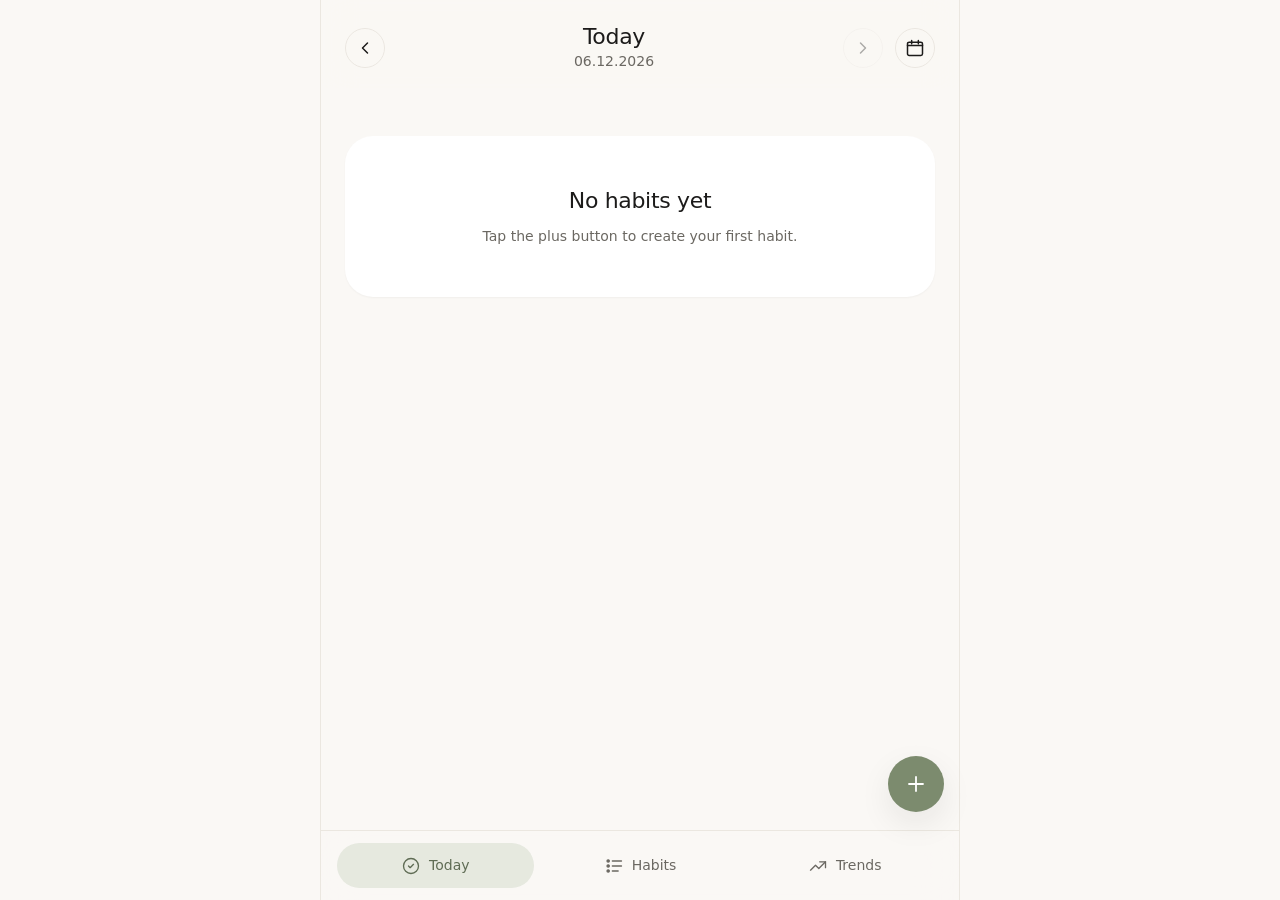
==== commit 5e2fba12: "fix: allow backdating new habits and restore next-day arrow - Drop the createdAt filter on the Today" ====
--- a/index.html
+++ b/index.html
@@ -33,6 +33,16 @@
           <h1 class="app-header__day" data-day-label>Today</h1>
           <p class="app-header__date" data-day-date>19.05.2026</p>
         </div>
+        <button
+          type="button"
+          class="app-header__btn"
+          data-day-next
+          aria-label="Next day"
+        >
+          <svg viewBox="0 0 24 24" fill="none" stroke="currentColor" stroke-width="1.8" stroke-linecap="round" stroke-linejoin="round" aria-hidden="true">
+            <path d="m9 6 6 6-6 6" />
+          </svg>
+        </button>
         <button
           type="button"
           class="app-header__btn"
--- a/css/app.css
+++ b/css/app.css
@@ -114,6 +114,11 @@
 
 .app-header__btn:active {
   background: var(--color-surface-active, rgba(0, 0, 0, 0.06));
+}
+
+.app-header__btn:disabled {
+  opacity: 0.35;
+  cursor: not-allowed;
 }
 
 .visually-hidden {
